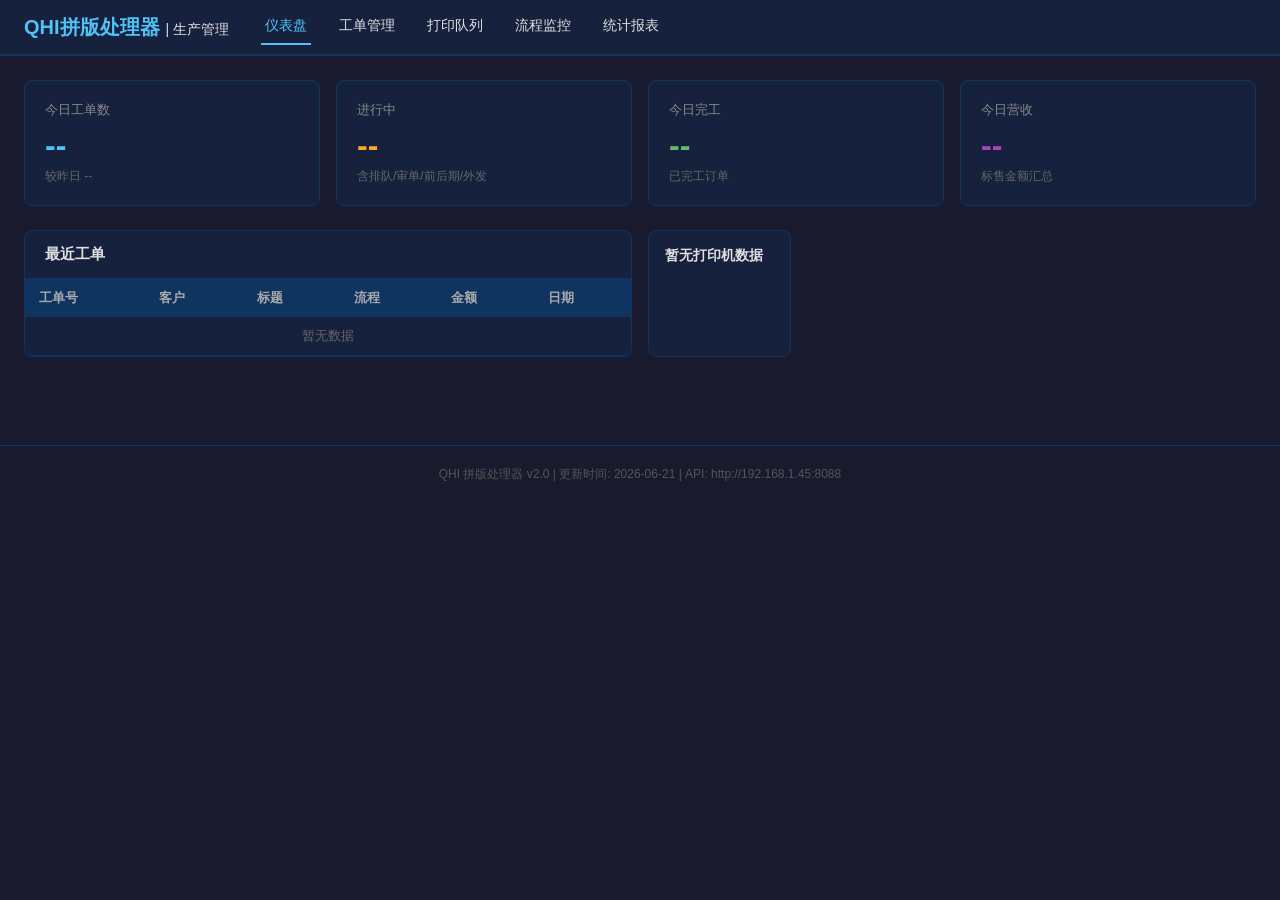
==== ui/production_dashboard.html @ 693e2bd8 "v2.0: 智能拼版整合 + 印特ERP全面接管 + 数字印刷机统一对接 + GitHub同步" ====
<!DOCTYPE html>
<html lang="zh-CN">
<head>
<meta charset="UTF-8">
<meta name="viewport" content="width=device-width, initial-scale=1.0">
<title>QHI 拼版处理器 - 生产管理</title>
<style>
* { margin: 0; padding: 0; box-sizing: border-box; }
body { font-family: "Microsoft YaHei", "PingFang SC", sans-serif; background: #1a1a2e; color: #e0e0e0; min-height: 100vh; }
a { color: #4fc3f7; text-decoration: none; }

/* 导航 */
nav { background: #16213e; border-bottom: 2px solid #0f3460; padding: 0 24px; display: flex; align-items: center; height: 56px; gap: 32px; }
nav .logo { font-size: 20px; font-weight: 700; color: #4fc3f7; white-space: nowrap; }
nav .logo span { color: #e0e0e0; font-weight: 400; font-size: 14px; margin-left: 6px; }
nav .menu { display: flex; gap: 24px; list-style: none; }
nav .menu li { cursor: pointer; padding: 8px 4px; border-bottom: 2px solid transparent; transition: all 0.2s; font-size: 14px; }
nav .menu li:hover, nav .menu li.active { border-bottom-color: #4fc3f7; color: #4fc3f7; }

/* 主容器 */
main { max-width: 1400px; margin: 0 auto; padding: 24px; }

/* 仪表盘卡片 */
.dashboard { display: grid; grid-template-columns: repeat(4, 1fr); gap: 16px; margin-bottom: 24px; }
.card { background: #16213e; border-radius: 8px; padding: 20px; border: 1px solid #0f3460; }
.card .label { font-size: 13px; color: #888; margin-bottom: 8px; }
.card .value { font-size: 32px; font-weight: 700; color: #4fc3f7; }
.card .sub { font-size: 12px; color: #666; margin-top: 4px; }
.card.green .value { color: #66bb6a; }
.card.orange .value { color: #ffa726; }
.card.purple .value { color: #ab47bc; }

/* 面板 */
.section-title { font-size: 18px; font-weight: 600; margin: 28px 0 16px; color: #ccc; border-left: 3px solid #4fc3f7; padding-left: 12px; }
.panel-row { display: grid; grid-template-columns: 1fr 1fr; gap: 16px; margin-bottom: 24px; }

/* 表格 */
.table-wrap { background: #16213e; border-radius: 8px; border: 1px solid #0f3460; overflow: hidden; }
.table-header { display: flex; justify-content: space-between; align-items: center; padding: 14px 20px; border-bottom: 1px solid #0f3460; }
.table-header h3 { font-size: 15px; font-weight: 600; }
.search-box { display: flex; gap: 8px; }
.search-box input, .search-box select { background: #1a1a2e; border: 1px solid #0f3460; color: #e0e0e0; padding: 6px 12px; border-radius: 4px; font-size: 13px; outline: none; }
.search-box input:focus { border-color: #4fc3f7; }
table { width: 100%; border-collapse: collapse; font-size: 13px; }
th { background: #0f3460; padding: 10px 14px; text-align: left; font-weight: 600; color: #aaa; }
td { padding: 10px 14px; border-bottom: 1px solid #0f3460; }
tr:hover td { background: rgba(79, 195, 247, 0.05); }
.badge { display: inline-block; padding: 2px 10px; border-radius: 12px; font-size: 11px; font-weight: 600; }
.badge-10 { background: #37474f; color: #b0bec5; } .badge-15 { background: #1565c0; color: #bbdefb; } .badge-20 { background: #00695c; color: #b2dfdb; }
.badge-21 { background: #4a148c; color: #e1bee7; } .badge-30 { background: #e65100; color: #ffe0b2; } .badge-35 { background: #bf360c; color: #ffccbc; }
.badge-45 { background: #1b5e20; color: #c8e6c9; } .badge-65 { background: #263238; color: #cfd8dc; } .badge-70 { background: #b71c1c; color: #ffcdd2; }

/* 流程卡片 */
.flow-cards { display: grid; grid-template-columns: repeat(3, 1fr); gap: 12px; }
.flow-card { background: #16213e; border-radius: 8px; border: 1px solid #0f3460; padding: 16px; cursor: pointer; transition: all 0.2s; }
.flow-card:hover { border-color: #4fc3f7; transform: translateY(-2px); }
.flow-card .fc-code { font-size: 11px; color: #888; }
.flow-card .fc-name { font-size: 15px; font-weight: 600; margin: 6px 0; }
.flow-card .fc-count { font-size: 28px; font-weight: 700; color: #4fc3f7; }

/* 打印机卡片 */
.printer-cards { display: grid; grid-template-columns: repeat(4, 1fr); gap: 12px; }
.printer-card { background: #16213e; border-radius: 8px; border: 1px solid #0f3460; padding: 16px; }
.printer-card .pc-name { font-size: 14px; font-weight: 600; margin-bottom: 8px; }
.printer-card .pc-status { display: flex; align-items: center; gap: 6px; font-size: 12px; margin-bottom: 6px; }
.pc-dot { width: 8px; height: 8px; border-radius: 50%; }
.pc-dot.online { background: #66bb6a; box-shadow: 0 0 6px #66bb6a; }
.pc-dot.offline { background: #ef5350; }
.printer-card .pc-stat { font-size: 12px; color: #888; margin-top: 4px; }
.printer-card .pc-stat span { color: #4fc3f7; font-weight: 600; }

/* 统计 */
.chart-row { display: grid; grid-template-columns: 2fr 1fr; gap: 16px; }
.chart-box { background: #16213e; border-radius: 8px; border: 1px solid #0f3460; padding: 20px; }
.chart-box h3 { font-size: 14px; margin-bottom: 16px; color: #aaa; }
canvas { width: 100%; }

/* 页脚 */
footer { text-align: center; padding: 20px; font-size: 12px; color: #555; border-top: 1px solid #0f3460; margin-top: 40px; }

/* 模态 */
.modal-overlay { display: none; position: fixed; inset: 0; background: rgba(0,0,0,0.7); z-index: 100; justify-content: center; align-items: center; }
.modal-overlay.show { display: flex; }
.modal-content { background: #16213e; border-radius: 12px; border: 1px solid #0f3460; width: 800px; max-height: 80vh; overflow-y: auto; padding: 24px; }
.modal-content h3 { margin-bottom: 16px; }
.modal-close { float: right; background: none; border: none; color: #aaa; font-size: 20px; cursor: pointer; }
</style>
</head>
<body>

<!-- 导航 -->
<nav>
  <div class="logo">QHI拼版处理器<span>| 生产管理</span></div>
  <ul class="menu">
    <li class="active" onclick="switchTab('dashboard')">仪表盘</li>
    <li onclick="switchTab('orders')">工单管理</li>
    <li onclick="switchTab('printers')">打印队列</li>
    <li onclick="switchTab('flow')">流程监控</li>
    <li onclick="switchTab('stats')">统计报表</li>
  </ul>
</nav>

<main id="main-content">

<!-- ======== 仪表盘 ======== -->
<section id="tab-dashboard">
  <div class="dashboard" id="dash-cards">
    <div class="card"><div class="label">今日工单数</div><div class="value" id="dash-today">--</div><div class="sub">较昨日 --</div></div>
    <div class="card orange"><div class="label">进行中</div><div class="value" id="dash-active">--</div><div class="sub">含排队/审单/前后期/外发</div></div>
    <div class="card green"><div class="label">今日完工</div><div class="value" id="dash-done">--</div><div class="sub">已完工订单</div></div>
    <div class="card purple"><div class="label">今日营收</div><div class="value" id="dash-revenue">--</div><div class="sub">标售金额汇总</div></div>
  </div>
  <div class="panel-row">
    <div class="table-wrap">
      <div class="table-header"><h3>最近工单</h3></div>
      <table><thead><tr><th>工单号</th><th>客户</th><th>标题</th><th>流程</th><th>金额</th><th>日期</th></tr></thead>
      <tbody id="recent-orders-body"><tr><td colspan="6" style="text-align:center;color:#666;">加载中...</td></tr></tbody></table>
    </div>
    <div class="printer-cards" id="printer-mini">
    </div>
  </div>
</section>

<!-- ======== 工单管理 ======== -->
<section id="tab-orders" style="display:none;">
  <div class="table-wrap">
    <div class="table-header">
      <h3>工单列表</h3>
      <div class="search-box">
        <input type="text" id="order-search" placeholder="搜索工单号/客户/标题..." oninput="filterOrders()">
        <select id="order-flow-filter" onchange="filterOrders()">
          <option value="">全部流程</option>
          <option value="10">排队</option><option value="15">审单中</option><option value="20">前期</option>
          <option value="21">机房</option><option value="30">后道</option><option value="35">外发</option>
          <option value="45">完工</option><option value="65">寄快递</option><option value="70">未付</option>
        </select>
        <span style="font-size:12px;color:#888;align-self:center;" id="order-count">共 -- 条</span>
      </div>
    </div>
    <table><thead><tr><th>工单号</th><th>客户</th><th>标题</th><th>流程状态</th><th>金额</th><th>日期</th></tr></thead>
    <tbody id="orders-body"><tr><td colspan="6" style="text-align:center;color:#666;">加载中...</td></tr></tbody></table>
  </div>
</section>

<!-- ======== 打印队列 ======== -->
<section id="tab-printers" style="display:none;">
  <div class="section-title">打印机状态 &amp; 队列</div>
  <div class="printer-cards" id="printer-full"></div>
  <div class="section-title">待打印队列</div>
  <div class="table-wrap">
    <table><thead><tr><th>任务ID</th><th>文件名</th><th>目标打印机</th><th>份数</th><th>状态</th><th>提交时间</th></tr></thead>
    <tbody id="print-queue-body"><tr><td colspan="6" style="text-align:center;color:#666;">暂无打印任务</td></tr></tbody></table>
  </div>
</section>

<!-- ======== 流程监控 ======== -->
<section id="tab-flow" style="display:none;">
  <div class="section-title">流程分类工单统计</div>
  <div class="flow-cards" id="flow-cards"></div>
  <div class="section-title" id="flow-detail-title" style="display:none;">分类详情</div>
  <div class="table-wrap" id="flow-detail-wrap" style="display:none;">
    <table><thead><tr><th>工单号</th><th>客户</th><th>标题</th><th>经手人</th><th>金额</th><th>日期</th></tr></thead>
    <tbody id="flow-detail-body"></tbody></table>
  </div>
</section>

<!-- ======== 统计报表 ======== -->
<section id="tab-stats" style="display:none;">
  <div class="chart-row">
    <div class="chart-box"><h3>各流程工单分布（今日）</h3><canvas id="chart-bar" height="280"></canvas></div>
    <div class="chart-box"><h3>流程占比</h3><canvas id="chart-pie" height="280"></canvas></div>
  </div>
  <div class="section-title">月度营收概况</div>
  <div class="table-wrap">
    <table><thead><tr><th>月份</th><th>新增工单</th><th>完工数</th><th>标售金额</th><th>实收金额</th></tr></thead>
    <tbody id="monthly-body"><tr><td colspan="5" style="text-align:center;color:#666;">加载中...</td></tr></tbody></table>
  </div>
</section>

</main>

<footer>QHI 拼版处理器 v2.0 | 更新时间: 2026-06-21 | API: http://192.168.1.45:8088</footer>

<!-- 模态 -->
<div class="modal-overlay" id="modal">
  <div class="modal-content">
    <button class="modal-close" onclick="closeModal()">&times;</button>
    <h3 id="modal-title"></h3>
    <div id="modal-body"></div>
  </div>
</div>

<script>
const API = 'http://192.168.1.45:8088';
const FLOW_MAP = {10:'排队',15:'审单中',20:'前期',21:'机房',30:'后道',35:'外发',45:'完工',65:'寄快递',70:'未付'};
const FLOW_COLORS = {10:'badge-10',15:'badge-15',20:'badge-20',21:'badge-21',30:'badge-30',35:'badge-35',45:'badge-45',65:'badge-65',70:'badge-70'};

let allOrders = [];
let printersData = [];

function badge(code) {
  return `<span class="badge ${FLOW_COLORS[code] || 'badge-10'}">${FLOW_MAP[code] || code}</span>`;
}

async function fetchAPI(path) {
  try {
    const r = await fetch(API + path, { signal: AbortSignal.timeout(8000) });
    if (!r.ok) throw new Error(r.status);
    return await r.json();
  } catch(e) { console.warn('API error:', path, e.message); return null; }
}

// 切换标签
function switchTab(name) {
  document.querySelectorAll('nav .menu li').forEach((li,i)=>{
    const tabs=['dashboard','orders','printers','flow','stats'];
    li.classList.toggle('active', tabs[i]===name);
  });
  ['dashboard','orders','printers','flow','stats'].forEach(t => {
    document.getElementById('tab-'+t).style.display = (t===name) ? 'block' : 'none';
  });
  if (name==='orders') loadOrders();
  if (name==='printers') loadPrinters();
  if (name==='flow') loadFlowCards();
  if (name==='stats') loadStats();
}

// 加载仪表盘
async function loadDashboard() {
  const summary = await fetchAPI('/api/flow/summary');
  if (summary) {
    document.getElementById('dash-today').textContent = summary.today_total || '--';
    document.getElementById('dash-active').textContent = summary.active_count || '--';
    document.getElementById('dash-done').textContent = summary.done_count || '--';
    document.getElementById('dash-revenue').textContent = '¥' + ((summary.today_revenue||0)/10000).toFixed(1) + '万';
  }
  // 最近工单
  const res = await fetchAPI('/api/flow/orders?limit=10');
  const tbody = document.getElementById('recent-orders-body');
  if (res && res.orders && res.orders.length) {
    tbody.innerHTML = res.orders.map(o => 
      `<tr><td>${o.Code||'--'}</td><td>${o.Acc4CustomerName||'--'}</td><td>${o.Title||'--'}</td><td>${badge(o.ProduceFlowSpecCode)}</td><td>¥${(o.StandardAmount||0).toFixed(2)}</td><td>${o.BusiDate||'--'}</td></tr>`
    ).join('');
  } else { tbody.innerHTML = '<tr><td colspan="6" style="text-align:center;color:#666;">暂无数据</td></tr>'; }
  // 打印机小卡
  loadPrinterMini();
}

// 工单管理
async function loadOrders() {
  const res = await fetchAPI('/api/flow/orders?limit=50');
  if (res && res.orders) { allOrders = res.orders; } else { allOrders = []; }
  renderOrders(allOrders);
}
function filterOrders() {
  const kw = (document.getElementById('order-search').value || '').toLowerCase();
  const fc = document.getElementById('order-flow-filter').value;
  let filtered = allOrders;
  if (kw) filtered = filtered.filter(o => (o.Code||'').toLowerCase().includes(kw) || (o.Acc4CustomerName||'').toLowerCase().includes(kw) || (o.Title||'').toLowerCase().includes(kw));
  if (fc) filtered = filtered.filter(o => String(o.ProduceFlowSpecCode) === fc);
  renderOrders(filtered);
}
function renderOrders(list) {
  document.getElementById('order-count').textContent = '共 ' + list.length + ' 条';
  const tbody = document.getElementById('orders-body');
  if (!list.length) { tbody.innerHTML = '<tr><td colspan="6" style="text-align:center;color:#666;">无匹配数据</td></tr>'; return; }
  tbody.innerHTML = list.map(o =>
    `<tr><td>${o.Code||'--'}</td><td>${o.Acc4CustomerName||'--'}</td><td>${o.Title||'--'}</td><td>${badge(o.ProduceFlowSpecCode)}</td><td>¥${(o.StandardAmount||0).toFixed(2)}</td><td>${o.BusiDate||'--'}</td></tr>`
  ).join('');
}

// 打印机
async function loadPrinters() {
  const res = await fetchAPI('/api/printer/status');
  printersData = (res && res.printers) ? res.printers : [];
  renderPrinterCards('printer-full', printersData);
  // 打印队列
  const qRes = await fetchAPI('/api/printer/queue');
  const tbody = document.getElementById('print-queue-body');
  if (qRes && qRes.queue && qRes.queue.length) {
    tbody.innerHTML = qRes.queue.map(j => `<tr><td>${j.id||'--'}</td><td>${j.filename||'--'}</td><td>${j.printer||'--'}</td><td>${j.copies||1}</td><td>${j.status||'--'}</td><td>${j.time||'--'}</td></tr>`).join('');
  } else { tbody.innerHTML = '<tr><td colspan="6" style="text-align:center;color:#666;">暂无打印任务</td></tr>'; }
}
async function loadPrinterMini() {
  const res = await fetchAPI('/api/printer/status');
  const data = (res && res.printers) ? res.printers : [];
  renderPrinterCards('printer-mini', data);
}
function renderPrinterCards(id, list) {
  const el = document.getElementById(id);
  if (!list || !list.length) { el.innerHTML = '<div class="printer-card"><div class="pc-name">暂无打印机数据</div></div>'; return; }
  el.innerHTML = list.map(p => {
    const online = p.online !== false;
    return `<div class="printer-card">
      <div class="pc-name">${p.name||p.id||'--'}</div>
      <div class="pc-status"><span class="pc-dot ${online?'online':'offline'}"></span>${online?'在线':'离线'}</div>
      <div class="pc-stat">队列: <span>${p.queue_length||0}</span></div>
      <div class="pc-stat">今日印量: <span>${p.today_pages||0} 页</span></div>
    </div>`;
  }).join('');
}

// 流程卡片
async function loadFlowCards() {
  const res = await fetchAPI('/api/flow/flow_distribution');
  const map = (res && res.distribution) ? res.distribution : {};
  const container = document.getElementById('flow-cards');
  const entries = [
    {code:'10',name:'排队',icon:'📋'},{code:'15',name:'审单中',icon:'🔍'},{code:'20',name:'前期',icon:'📝'},
    {code:'21',name:'机房',icon:'🖨'},{code:'30',name:'后道',icon:'✂'},{code:'35',name:'外发',icon:'📦'},
    {code:'45',name:'完工',icon:'✅'},{code:'65',name:'寄快递',icon:'🚚'},{code:'70',name:'未付',icon:'💰'}
  ];
  container.innerHTML = entries.map(e => 
    `<div class="flow-card" onclick="showFlowDetail('${e.code}','${e.name}')">
      <div class="fc-code">Code: ${e.code}</div>
      <div class="fc-name">${e.icon} ${e.name}</div>
      <div class="fc-count">${map[e.code] || 0}</div>
    </div>`
  ).join('');
}
async function showFlowDetail(code, name) {
  document.getElementById('flow-detail-title').style.display = 'block';
  document.getElementById('flow-detail-title').textContent = name + ' (' + code + ') 工单列表';
  document.getElementById('flow-detail-wrap').style.display = 'block';
  const res = await fetchAPI('/api/flow/orders?flow_code=' + code + '&limit=50');
  const orders = (res && res.orders) ? res.orders : [];
  const tbody = document.getElementById('flow-detail-body');
  if (!orders.length) { tbody.innerHTML = '<tr><td colspan="6" style="text-align:center;color:#666;">暂无工单</td></tr>'; return; }
  tbody.innerHTML = orders.map(o =>
    `<tr><td>${o.Code||'--'}</td><td>${o.Acc4CustomerName||'--'}</td><td>${o.Title||'--'}</td><td>${o.Acc4ChargeUserName||'--'}</td><td>¥${(o.StandardAmount||0).toFixed(2)}</td><td>${o.BusiDate||'--'}</td></tr>`
  ).join('');
}

// 统计
async function loadStats() {
  // 柱状图
  const res = await fetchAPI('/api/flow/flow_distribution');
  drawBarChart(res ? res.distribution : {});
  // 月度
  const mRes = await fetchAPI('/api/flow/monthly_revenue');
  const tbody = document.getElementById('monthly-body');
  if (mRes && mRes.monthly && mRes.monthly.length) {
    tbody.innerHTML = mRes.monthly.map(m => 
      `<tr><td>${m.month||'--'}</td><td>${m.new_orders||0}</td><td>${m.done_orders||0}</td><td>¥${(m.standard_amount||0).toFixed(2)}</td><td>¥${(m.receive_amount||0).toFixed(2)}</td></tr>`
    ).join('');
  } else { tbody.innerHTML = '<tr><td colspan="5" style="text-align:center;color:#666;">暂无数据</td></tr>'; }
}

function drawBarChart(dist) {
  const canvas = document.getElementById('chart-bar');
  const ctx = canvas.getContext('2d');
  const W = canvas.parentElement.clientWidth - 40;
  canvas.width = W; canvas.height = 280;
  const labels = ['排队','审单中','前期','机房','后道','外发','完工','寄快递','未付'];
  const codes = ['10','15','20','21','30','35','45','65','70'];
  const values = codes.map(c => dist[c] || 0);
  const maxV = Math.max(...values, 1);
  const barW = (W - 80) / values.length - 10;
  const colors = ['#37474f','#1565c0','#00695c','#4a148c','#e65100','#bf360c','#1b5e20','#263238','#b71c1c'];

  ctx.clearRect(0,0,W,280);
  ctx.fillStyle = '#888'; ctx.font = '11px Microsoft YaHei';
  values.forEach((v,i) => {
    const x = 60 + i * (barW + 10);
    const h = (v/maxV) * 200;
    const y = 240 - h;
    ctx.fillStyle = colors[i]; ctx.fillRect(x, y, barW, h);
    ctx.fillStyle = '#e0e0e0'; ctx.textAlign = 'center'; ctx.fillText(v, x + barW/2, y - 6);
    ctx.fillStyle = '#888'; ctx.fillText(labels[i], x + barW/2, 262);
  });
  // 饼图
  drawPieChart(values, labels, colors);
}
function drawPieChart(values, labels, colors) {
  const canvas = document.getElementById('chart-pie');
  const ctx = canvas.getContext('2d');
  const size = 240;
  canvas.width = size; canvas.height = size;
  const cx = size/2, cy = size/2, r = 90;
  const total = values.reduce((a,b)=>a+b,0) || 1;
  ctx.clearRect(0,0,size,size);
  let angle = -Math.PI/2;
  values.forEach((v,i) => {
    if (v===0) return;
    const slice = (v/total) * Math.PI * 2;
    ctx.beginPath(); ctx.moveTo(cx,cy);
    ctx.arc(cx,cy,r,angle,angle+slice); ctx.closePath();
    ctx.fillStyle = colors[i]; ctx.fill();
    ctx.strokeStyle = '#1a1a2e'; ctx.lineWidth = 1; ctx.stroke();
    // 标注
    const mid = angle + slice/2;
    const tx = cx + Math.cos(mid)*(r+24);
    const ty = cy + Math.sin(mid)*(r+24);
    ctx.fillStyle = '#e0e0e0'; ctx.font = '11px Microsoft YaHei';
    ctx.textAlign = 'center'; ctx.fillText(labels[i]+' '+Math.round(v/total*100)+'%', tx, ty);
    angle += slice;
  });
}

// 模态
function closeModal() { document.getElementById('modal').classList.remove('show'); }

// 初始化
loadDashboard();
</script>
</body>
</html>
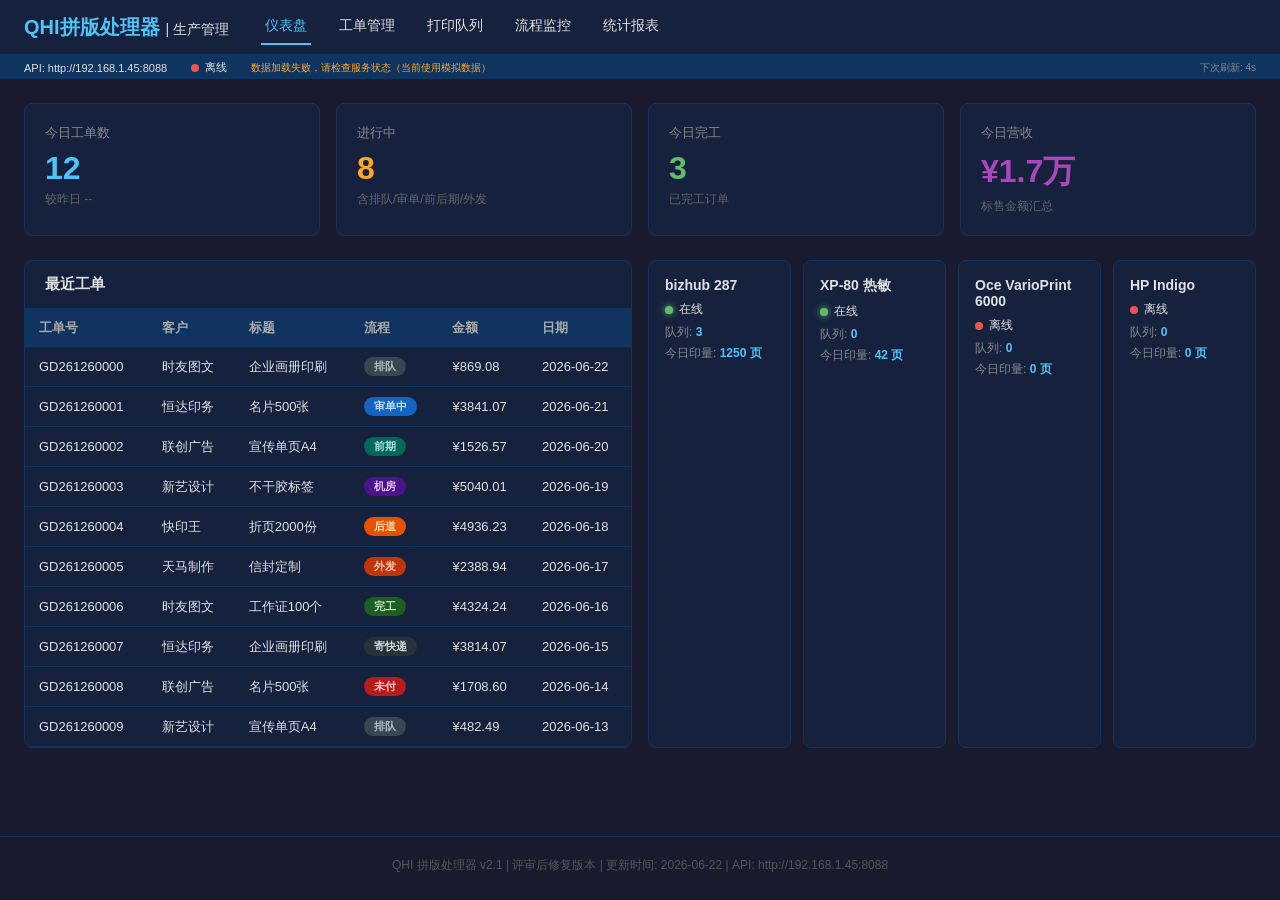
==== commit f7d38922: "v2.1: P0评审全面修复 - 统一配置+真实XML模板+陷印引擎+API端点+日志系统" ====
--- a/ui/production_dashboard.html
+++ b/ui/production_dashboard.html
@@ -9,7 +9,6 @@
 body { font-family: "Microsoft YaHei", "PingFang SC", sans-serif; background: #1a1a2e; color: #e0e0e0; min-height: 100vh; }
 a { color: #4fc3f7; text-decoration: none; }
 
-/* 导航 */
 nav { background: #16213e; border-bottom: 2px solid #0f3460; padding: 0 24px; display: flex; align-items: center; height: 56px; gap: 32px; }
 nav .logo { font-size: 20px; font-weight: 700; color: #4fc3f7; white-space: nowrap; }
 nav .logo span { color: #e0e0e0; font-weight: 400; font-size: 14px; margin-left: 6px; }
@@ -17,10 +16,15 @@
 nav .menu li { cursor: pointer; padding: 8px 4px; border-bottom: 2px solid transparent; transition: all 0.2s; font-size: 14px; }
 nav .menu li:hover, nav .menu li.active { border-bottom-color: #4fc3f7; color: #4fc3f7; }
 
-/* 主容器 */
+.status-bar { background: #0f3460; padding: 4px 24px; font-size: 11px; display: flex; gap: 24px; align-items: center; }
+.status-bar .api-indicator { display: flex; align-items: center; gap: 6px; }
+.status-bar .api-dot { width: 8px; height: 8px; border-radius: 50%; }
+.api-dot.online { background: #66bb6a; box-shadow: 0 0 6px #66bb6a; }
+.api-dot.offline { background: #ef5350; }
+.status-bar .api-offline-msg { color: #ffa726; font-size: 10px; display: none; }
+
 main { max-width: 1400px; margin: 0 auto; padding: 24px; }
 
-/* 仪表盘卡片 */
 .dashboard { display: grid; grid-template-columns: repeat(4, 1fr); gap: 16px; margin-bottom: 24px; }
 .card { background: #16213e; border-radius: 8px; padding: 20px; border: 1px solid #0f3460; }
 .card .label { font-size: 13px; color: #888; margin-bottom: 8px; }
@@ -30,11 +34,9 @@
 .card.orange .value { color: #ffa726; }
 .card.purple .value { color: #ab47bc; }
 
-/* 面板 */
 .section-title { font-size: 18px; font-weight: 600; margin: 28px 0 16px; color: #ccc; border-left: 3px solid #4fc3f7; padding-left: 12px; }
 .panel-row { display: grid; grid-template-columns: 1fr 1fr; gap: 16px; margin-bottom: 24px; }
 
-/* 表格 */
 .table-wrap { background: #16213e; border-radius: 8px; border: 1px solid #0f3460; overflow: hidden; }
 .table-header { display: flex; justify-content: space-between; align-items: center; padding: 14px 20px; border-bottom: 1px solid #0f3460; }
 .table-header h3 { font-size: 15px; font-weight: 600; }
@@ -50,7 +52,6 @@
 .badge-21 { background: #4a148c; color: #e1bee7; } .badge-30 { background: #e65100; color: #ffe0b2; } .badge-35 { background: #bf360c; color: #ffccbc; }
 .badge-45 { background: #1b5e20; color: #c8e6c9; } .badge-65 { background: #263238; color: #cfd8dc; } .badge-70 { background: #b71c1c; color: #ffcdd2; }
 
-/* 流程卡片 */
 .flow-cards { display: grid; grid-template-columns: repeat(3, 1fr); gap: 12px; }
 .flow-card { background: #16213e; border-radius: 8px; border: 1px solid #0f3460; padding: 16px; cursor: pointer; transition: all 0.2s; }
 .flow-card:hover { border-color: #4fc3f7; transform: translateY(-2px); }
@@ -58,7 +59,6 @@
 .flow-card .fc-name { font-size: 15px; font-weight: 600; margin: 6px 0; }
 .flow-card .fc-count { font-size: 28px; font-weight: 700; color: #4fc3f7; }
 
-/* 打印机卡片 */
 .printer-cards { display: grid; grid-template-columns: repeat(4, 1fr); gap: 12px; }
 .printer-card { background: #16213e; border-radius: 8px; border: 1px solid #0f3460; padding: 16px; }
 .printer-card .pc-name { font-size: 14px; font-weight: 600; margin-bottom: 8px; }
@@ -69,16 +69,16 @@
 .printer-card .pc-stat { font-size: 12px; color: #888; margin-top: 4px; }
 .printer-card .pc-stat span { color: #4fc3f7; font-weight: 600; }
 
-/* 统计 */
+.error-banner { display: none; background: #b71c1c; color: #ffcdd2; padding: 10px 24px; font-size: 13px; text-align: center; }
+.error-banner.show { display: block; }
+
 .chart-row { display: grid; grid-template-columns: 2fr 1fr; gap: 16px; }
 .chart-box { background: #16213e; border-radius: 8px; border: 1px solid #0f3460; padding: 20px; }
 .chart-box h3 { font-size: 14px; margin-bottom: 16px; color: #aaa; }
 canvas { width: 100%; }
 
-/* 页脚 */
 footer { text-align: center; padding: 20px; font-size: 12px; color: #555; border-top: 1px solid #0f3460; margin-top: 40px; }
 
-/* 模态 */
 .modal-overlay { display: none; position: fixed; inset: 0; background: rgba(0,0,0,0.7); z-index: 100; justify-content: center; align-items: center; }
 .modal-overlay.show { display: flex; }
 .modal-content { background: #16213e; border-radius: 12px; border: 1px solid #0f3460; width: 800px; max-height: 80vh; overflow-y: auto; padding: 24px; }
@@ -88,7 +88,6 @@
 </head>
 <body>
 
-<!-- 导航 -->
 <nav>
   <div class="logo">QHI拼版处理器<span>| 生产管理</span></div>
   <ul class="menu">
@@ -100,9 +99,20 @@
   </ul>
 </nav>
 
+<div class="status-bar">
+  <span>API: http://192.168.1.45:8088</span>
+  <div class="api-indicator">
+    <span class="api-dot" id="api-dot"></span>
+    <span id="api-status-text">检测中...</span>
+  </div>
+  <span class="api-offline-msg" id="api-offline-msg">数据加载失败，请检查服务状态（当前使用模拟数据）</span>
+  <span style="margin-left:auto;color:#888;font-size:10px;" id="refresh-timer">下次刷新: --s</span>
+</div>
+
+<div class="error-banner" id="error-banner">数据加载失败，请检查服务状态 — 当前使用模拟数据兜底</div>
+
 <main id="main-content">
 
-<!-- ======== 仪表盘 ======== -->
 <section id="tab-dashboard">
   <div class="dashboard" id="dash-cards">
     <div class="card"><div class="label">今日工单数</div><div class="value" id="dash-today">--</div><div class="sub">较昨日 --</div></div>
@@ -116,12 +126,10 @@
       <table><thead><tr><th>工单号</th><th>客户</th><th>标题</th><th>流程</th><th>金额</th><th>日期</th></tr></thead>
       <tbody id="recent-orders-body"><tr><td colspan="6" style="text-align:center;color:#666;">加载中...</td></tr></tbody></table>
     </div>
-    <div class="printer-cards" id="printer-mini">
-    </div>
+    <div class="printer-cards" id="printer-mini"></div>
   </div>
 </section>
 
-<!-- ======== 工单管理 ======== -->
 <section id="tab-orders" style="display:none;">
   <div class="table-wrap">
     <div class="table-header">
@@ -142,7 +150,6 @@
   </div>
 </section>
 
-<!-- ======== 打印队列 ======== -->
 <section id="tab-printers" style="display:none;">
   <div class="section-title">打印机状态 &amp; 队列</div>
   <div class="printer-cards" id="printer-full"></div>
@@ -153,7 +160,6 @@
   </div>
 </section>
 
-<!-- ======== 流程监控 ======== -->
 <section id="tab-flow" style="display:none;">
   <div class="section-title">流程分类工单统计</div>
   <div class="flow-cards" id="flow-cards"></div>
@@ -164,7 +170,6 @@
   </div>
 </section>
 
-<!-- ======== 统计报表 ======== -->
 <section id="tab-stats" style="display:none;">
   <div class="chart-row">
     <div class="chart-box"><h3>各流程工单分布（今日）</h3><canvas id="chart-bar" height="280"></canvas></div>
@@ -179,9 +184,8 @@
 
 </main>
 
-<footer>QHI 拼版处理器 v2.0 | 更新时间: 2026-06-21 | API: http://192.168.1.45:8088</footer>
-
-<!-- 模态 -->
+<footer>QHI 拼版处理器 v2.1 | 评审后修复版本 | 更新时间: 2026-06-22 | API: http://192.168.1.45:8088</footer>
+
 <div class="modal-overlay" id="modal">
   <div class="modal-content">
     <button class="modal-close" onclick="closeModal()">&times;</button>
@@ -191,217 +195,341 @@
 </div>
 
 <script>
-const API = 'http://192.168.1.45:8088';
+const API_BASE = 'http://192.168.1.45:8088';
+const REFRESH_INTERVAL_MS = 5000;
+const FETCH_TIMEOUT_MS = 5000;
+
 const FLOW_MAP = {10:'排队',15:'审单中',20:'前期',21:'机房',30:'后道',35:'外发',45:'完工',65:'寄快递',70:'未付'};
 const FLOW_COLORS = {10:'badge-10',15:'badge-15',20:'badge-20',21:'badge-21',30:'badge-30',35:'badge-35',45:'badge-45',65:'badge-65',70:'badge-70'};
 
 let allOrders = [];
 let printersData = [];
+let apiOnline = false;
+let refreshCountdown = REFRESH_INTERVAL_MS / 1000;
+let currentTab = 'dashboard';
+let refreshTimer = null;
 
 function badge(code) {
-  return `<span class="badge ${FLOW_COLORS[code] || 'badge-10'}">${FLOW_MAP[code] || code}</span>`;
+  return '<span class="badge ' + (FLOW_COLORS[code] || 'badge-10') + '">' + (FLOW_MAP[code] || code) + '</span>';
 }
 
 async function fetchAPI(path) {
   try {
-    const r = await fetch(API + path, { signal: AbortSignal.timeout(8000) });
-    if (!r.ok) throw new Error(r.status);
+    const controller = new AbortController();
+    const timeoutId = setTimeout(function() { controller.abort(); }, FETCH_TIMEOUT_MS);
+    const r = await fetch(API_BASE + path, { signal: controller.signal });
+    clearTimeout(timeoutId);
+    if (!r.ok) throw new Error('HTTP ' + r.status);
+    updateApiStatus(true);
     return await r.json();
-  } catch(e) { console.warn('API error:', path, e.message); return null; }
-}
-
-// 切换标签
+  } catch(e) {
+    console.warn('API error:', path, e.message);
+    updateApiStatus(false);
+    return null;
+  }
+}
+
+function updateApiStatus(online) {
+  var prev = apiOnline;
+  apiOnline = online;
+  var dot = document.getElementById('api-dot');
+  var statusText = document.getElementById('api-status-text');
+  var offlineMsg = document.getElementById('api-offline-msg');
+  if (online) {
+    dot.className = 'api-dot online';
+    statusText.textContent = '已连接';
+    offlineMsg.style.display = 'none';
+    if (!prev) { refreshAll(); }
+  } else {
+    dot.className = 'api-dot offline';
+    statusText.textContent = '离线';
+    offlineMsg.style.display = 'inline';
+    if (prev) {
+      var banner = document.getElementById('error-banner');
+      banner.classList.add('show');
+      setTimeout(function() { banner.classList.remove('show'); }, 3000);
+    }
+  }
+}
+
+function getMockDashboard() {
+  return { today_total: 12, active_count: 8, done_count: 3, today_revenue: 16800, yesterday_total: 10 };
+}
+
+function getMockOrders(count) {
+  var customers = ['时友图文','恒达印务','联创广告','新艺设计','快印王','天马制作'];
+  var titles = ['企业画册印刷','名片500张','宣传单页A4','不干胶标签','折页2000份','信封定制','工作证100个'];
+  var result = [];
+  for (var i = 0; i < Math.min(count, 10); i++) {
+    result.push({
+      Code: 'GD' + String(new Date().getFullYear()).slice(2) + String(new Date().getMonth()+1).padStart(2,'0') + String(60000 + i).padStart(5,'0'),
+      Acc4CustomerName: customers[i % customers.length],
+      Title: titles[i % titles.length],
+      ProduceFlowSpecCode: [10,15,20,21,30,35,45,65,70][i % 9],
+      StandardAmount: (Math.random() * 5000 + 50).toFixed(2),
+      BusiDate: '2026-06-' + String(22 - i).padStart(2,'0'),
+      Acc4ChargeUserName: '张三'
+    });
+  }
+  return { orders: result };
+}
+
+function getMockPrinters() {
+  return { printers: [
+    { name: 'bizhub 287', online: true, queue_length: 3, today_pages: 1250, id: 'bizhub_287' },
+    { name: 'XP-80 热敏', online: true, queue_length: 0, today_pages: 42, id: 'xp_80' },
+    { name: 'Oce VarioPrint 6000', online: false, queue_length: 0, today_pages: 0, id: 'oce_varioprint' },
+    { name: 'HP Indigo', online: false, queue_length: 0, today_pages: 0, id: 'hp_indigo' }
+  ]};
+}
+
+function getMockQueue() {
+  return { queue: [
+    { id: 'J001', filename: '画册_内页_v2.pdf', printer: 'bizhub 287', copies: 500, status: '打印中', time: '2026-06-22 14:55' },
+    { id: 'J002', filename: '名片_张总_第三版.pdf', printer: 'bizhub 287', copies: 100, status: '排队', time: '2026-06-22 14:58' },
+    { id: 'J003', filename: '标签_200x70mm.pdf', printer: 'bizhub 287', copies: 2000, status: '排队', time: '2026-06-22 15:02' }
+  ]};
+}
+
+function getMockFlowDistribution() {
+  return { distribution: {'10':5,'15':2,'20':4,'21':3,'30':6,'35':1,'45':8,'65':2,'70':3} };
+}
+
+function getMockMonthlyRevenue() {
+  return { monthly: [
+    { month:'2026-01', new_orders:85, done_orders:78, standard_amount:125000, receive_amount:118000 },
+    { month:'2026-02', new_orders:62, done_orders:55, standard_amount:98000, receive_amount:92000 },
+    { month:'2026-03', new_orders:103, done_orders:97, standard_amount:156000, receive_amount:148500 },
+    { month:'2026-04', new_orders:91, done_orders:88, standard_amount:138000, receive_amount:132000 },
+    { month:'2026-05', new_orders:110, done_orders:105, standard_amount:172000, receive_amount:165000 },
+    { month:'2026-06', new_orders:78, done_orders:45, standard_amount:104000, receive_amount:89000 }
+  ]};
+}
+
+function startAutoRefresh() {
+  updateRefreshTimer();
+  if (refreshTimer) clearInterval(refreshTimer);
+  refreshTimer = setInterval(function() {
+    refreshCountdown--;
+    updateRefreshTimer();
+    if (refreshCountdown <= 0) {
+      refreshCurrentTab();
+      refreshCountdown = REFRESH_INTERVAL_MS / 1000;
+    }
+  }, 1000);
+}
+
+function updateRefreshTimer() {
+  document.getElementById('refresh-timer').textContent = '下次刷新: ' + refreshCountdown + 's';
+}
+
+function refreshCurrentTab() {
+  switch (currentTab) {
+    case 'dashboard': loadDashboard(); break;
+    case 'orders': loadOrders(); break;
+    case 'printers': loadPrinters(); break;
+    case 'flow': loadFlowCards(); break;
+    case 'stats': loadStats(); break;
+  }
+}
+
+function refreshAll() {
+  loadDashboard();
+  if (currentTab === 'orders') loadOrders();
+  if (currentTab === 'printers') loadPrinters();
+  if (currentTab === 'flow') loadFlowCards();
+  if (currentTab === 'stats') loadStats();
+}
+
 function switchTab(name) {
-  document.querySelectorAll('nav .menu li').forEach((li,i)=>{
-    const tabs=['dashboard','orders','printers','flow','stats'];
-    li.classList.toggle('active', tabs[i]===name);
-  });
-  ['dashboard','orders','printers','flow','stats'].forEach(t => {
-    document.getElementById('tab-'+t).style.display = (t===name) ? 'block' : 'none';
-  });
-  if (name==='orders') loadOrders();
-  if (name==='printers') loadPrinters();
-  if (name==='flow') loadFlowCards();
-  if (name==='stats') loadStats();
-}
-
-// 加载仪表盘
+  currentTab = name;
+  var lis = document.querySelectorAll('nav .menu li');
+  var tabs = ['dashboard','orders','printers','flow','stats'];
+  for (var i = 0; i < lis.length; i++) {
+    lis[i].classList.toggle('active', tabs[i] === name);
+  }
+  for (var j = 0; j < tabs.length; j++) {
+    document.getElementById('tab-' + tabs[j]).style.display = (tabs[j] === name) ? 'block' : 'none';
+  }
+  refreshCurrentTab();
+}
+
+// --- 仪表盘 ---
 async function loadDashboard() {
-  const summary = await fetchAPI('/api/flow/summary');
-  if (summary) {
-    document.getElementById('dash-today').textContent = summary.today_total || '--';
-    document.getElementById('dash-active').textContent = summary.active_count || '--';
-    document.getElementById('dash-done').textContent = summary.done_count || '--';
-    document.getElementById('dash-revenue').textContent = '¥' + ((summary.today_revenue||0)/10000).toFixed(1) + '万';
-  }
-  // 最近工单
-  const res = await fetchAPI('/api/flow/orders?limit=10');
-  const tbody = document.getElementById('recent-orders-body');
-  if (res && res.orders && res.orders.length) {
-    tbody.innerHTML = res.orders.map(o => 
-      `<tr><td>${o.Code||'--'}</td><td>${o.Acc4CustomerName||'--'}</td><td>${o.Title||'--'}</td><td>${badge(o.ProduceFlowSpecCode)}</td><td>¥${(o.StandardAmount||0).toFixed(2)}</td><td>${o.BusiDate||'--'}</td></tr>`
-    ).join('');
+  var summary = await fetchAPI('/api/dashboard');
+  if (!summary) summary = getMockDashboard();
+  document.getElementById('dash-today').textContent = summary.today_total || '--';
+  document.getElementById('dash-active').textContent = summary.active_count || '--';
+  document.getElementById('dash-done').textContent = summary.done_count || '--';
+  var rev = summary.today_revenue || 0;
+  document.getElementById('dash-revenue').textContent = rev >= 10000 ? '¥' + (rev/10000).toFixed(1) + '万' : '¥' + rev.toFixed(0);
+
+  var res = await fetchAPI('/api/flow/orders?limit=10');
+  if (!res) res = getMockOrders(10);
+  var tbody = document.getElementById('recent-orders-body');
+  if (res.orders && res.orders.length) {
+    tbody.innerHTML = res.orders.map(function(o) {
+      return '<tr><td>' + (o.Code||'--') + '</td><td>' + (o.Acc4CustomerName||'--') + '</td><td>' + (o.Title||'--') + '</td><td>' + badge(o.ProduceFlowSpecCode) + '</td><td>¥' + Number(o.StandardAmount||0).toFixed(2) + '</td><td>' + (o.BusiDate||'--') + '</td></tr>';
+    }).join('');
   } else { tbody.innerHTML = '<tr><td colspan="6" style="text-align:center;color:#666;">暂无数据</td></tr>'; }
-  // 打印机小卡
   loadPrinterMini();
 }
 
-// 工单管理
+// --- 工单管理 ---
 async function loadOrders() {
-  const res = await fetchAPI('/api/flow/orders?limit=50');
-  if (res && res.orders) { allOrders = res.orders; } else { allOrders = []; }
+  var res = await fetchAPI('/api/flow/orders?limit=50');
+  if (!res) res = getMockOrders(50);
+  allOrders = res.orders || [];
   renderOrders(allOrders);
 }
+
 function filterOrders() {
-  const kw = (document.getElementById('order-search').value || '').toLowerCase();
-  const fc = document.getElementById('order-flow-filter').value;
-  let filtered = allOrders;
-  if (kw) filtered = filtered.filter(o => (o.Code||'').toLowerCase().includes(kw) || (o.Acc4CustomerName||'').toLowerCase().includes(kw) || (o.Title||'').toLowerCase().includes(kw));
-  if (fc) filtered = filtered.filter(o => String(o.ProduceFlowSpecCode) === fc);
+  var kw = (document.getElementById('order-search').value || '').toLowerCase();
+  var fc = document.getElementById('order-flow-filter').value;
+  var filtered = allOrders;
+  if (kw) filtered = filtered.filter(function(o) { return (o.Code||'').toLowerCase().indexOf(kw)>=0 || (o.Acc4CustomerName||'').toLowerCase().indexOf(kw)>=0 || (o.Title||'').toLowerCase().indexOf(kw)>=0; });
+  if (fc) filtered = filtered.filter(function(o) { return String(o.ProduceFlowSpecCode) === fc; });
   renderOrders(filtered);
 }
+
 function renderOrders(list) {
   document.getElementById('order-count').textContent = '共 ' + list.length + ' 条';
-  const tbody = document.getElementById('orders-body');
+  var tbody = document.getElementById('orders-body');
   if (!list.length) { tbody.innerHTML = '<tr><td colspan="6" style="text-align:center;color:#666;">无匹配数据</td></tr>'; return; }
-  tbody.innerHTML = list.map(o =>
-    `<tr><td>${o.Code||'--'}</td><td>${o.Acc4CustomerName||'--'}</td><td>${o.Title||'--'}</td><td>${badge(o.ProduceFlowSpecCode)}</td><td>¥${(o.StandardAmount||0).toFixed(2)}</td><td>${o.BusiDate||'--'}</td></tr>`
-  ).join('');
-}
-
-// 打印机
+  tbody.innerHTML = list.map(function(o) {
+    return '<tr><td>' + (o.Code||'--') + '</td><td>' + (o.Acc4CustomerName||'--') + '</td><td>' + (o.Title||'--') + '</td><td>' + badge(o.ProduceFlowSpecCode) + '</td><td>¥' + Number(o.StandardAmount||0).toFixed(2) + '</td><td>' + (o.BusiDate||'--') + '</td></tr>';
+  }).join('');
+}
+
+// --- 打印机 ---
 async function loadPrinters() {
-  const res = await fetchAPI('/api/printer/status');
-  printersData = (res && res.printers) ? res.printers : [];
+  var res = await fetchAPI('/api/fleet/status');
+  if (!res) res = getMockPrinters();
+  printersData = res.printers || [];
   renderPrinterCards('printer-full', printersData);
-  // 打印队列
-  const qRes = await fetchAPI('/api/printer/queue');
-  const tbody = document.getElementById('print-queue-body');
-  if (qRes && qRes.queue && qRes.queue.length) {
-    tbody.innerHTML = qRes.queue.map(j => `<tr><td>${j.id||'--'}</td><td>${j.filename||'--'}</td><td>${j.printer||'--'}</td><td>${j.copies||1}</td><td>${j.status||'--'}</td><td>${j.time||'--'}</td></tr>`).join('');
+
+  var qRes = await fetchAPI('/api/printer/queue');
+  if (!qRes) qRes = getMockQueue();
+  var tbody = document.getElementById('print-queue-body');
+  if (qRes.queue && qRes.queue.length) {
+    tbody.innerHTML = qRes.queue.map(function(j) {
+      return '<tr><td>' + (j.id||'--') + '</td><td>' + (j.filename||'--') + '</td><td>' + (j.printer||'--') + '</td><td>' + (j.copies||1) + '</td><td>' + (j.status||'--') + '</td><td>' + (j.time||'--') + '</td></tr>';
+    }).join('');
   } else { tbody.innerHTML = '<tr><td colspan="6" style="text-align:center;color:#666;">暂无打印任务</td></tr>'; }
 }
+
 async function loadPrinterMini() {
-  const res = await fetchAPI('/api/printer/status');
-  const data = (res && res.printers) ? res.printers : [];
-  renderPrinterCards('printer-mini', data);
-}
+  var res = await fetchAPI('/api/fleet/status');
+  if (!res) res = getMockPrinters();
+  renderPrinterCards('printer-mini', res.printers || []);
+}
+
 function renderPrinterCards(id, list) {
-  const el = document.getElementById(id);
+  var el = document.getElementById(id);
   if (!list || !list.length) { el.innerHTML = '<div class="printer-card"><div class="pc-name">暂无打印机数据</div></div>'; return; }
-  el.innerHTML = list.map(p => {
-    const online = p.online !== false;
-    return `<div class="printer-card">
-      <div class="pc-name">${p.name||p.id||'--'}</div>
-      <div class="pc-status"><span class="pc-dot ${online?'online':'offline'}"></span>${online?'在线':'离线'}</div>
-      <div class="pc-stat">队列: <span>${p.queue_length||0}</span></div>
-      <div class="pc-stat">今日印量: <span>${p.today_pages||0} 页</span></div>
-    </div>`;
+  el.innerHTML = list.map(function(p) {
+    var online = p.online !== false;
+    return '<div class="printer-card"><div class="pc-name">' + (p.name||p.id||'--') + '</div><div class="pc-status"><span class="pc-dot ' + (online?'online':'offline') + '"></span>' + (online?'在线':'离线') + '</div><div class="pc-stat">队列: <span>' + (p.queue_length||0) + '</span></div><div class="pc-stat">今日印量: <span>' + (p.today_pages||0) + ' 页</span></div></div>';
   }).join('');
 }
 
-// 流程卡片
+// --- 流程卡片 ---
 async function loadFlowCards() {
-  const res = await fetchAPI('/api/flow/flow_distribution');
-  const map = (res && res.distribution) ? res.distribution : {};
-  const container = document.getElementById('flow-cards');
-  const entries = [
-    {code:'10',name:'排队',icon:'📋'},{code:'15',name:'审单中',icon:'🔍'},{code:'20',name:'前期',icon:'📝'},
-    {code:'21',name:'机房',icon:'🖨'},{code:'30',name:'后道',icon:'✂'},{code:'35',name:'外发',icon:'📦'},
-    {code:'45',name:'完工',icon:'✅'},{code:'65',name:'寄快递',icon:'🚚'},{code:'70',name:'未付',icon:'💰'}
+  var res = await fetchAPI('/api/flow/flow_distribution');
+  if (!res) res = getMockFlowDistribution();
+  var map = res.distribution || {};
+  var entries = [
+    {code:'10',name:'排队'},{code:'15',name:'审单中'},{code:'20',name:'前期'},
+    {code:'21',name:'机房'},{code:'30',name:'后道'},{code:'35',name:'外发'},
+    {code:'45',name:'完工'},{code:'65',name:'寄快递'},{code:'70',name:'未付'}
   ];
-  container.innerHTML = entries.map(e => 
-    `<div class="flow-card" onclick="showFlowDetail('${e.code}','${e.name}')">
-      <div class="fc-code">Code: ${e.code}</div>
-      <div class="fc-name">${e.icon} ${e.name}</div>
-      <div class="fc-count">${map[e.code] || 0}</div>
-    </div>`
-  ).join('');
-}
+  document.getElementById('flow-cards').innerHTML = entries.map(function(e) {
+    return '<div class="flow-card" onclick="showFlowDetail(\'' + e.code + '\',\'' + e.name + '\')"><div class="fc-code">Code: ' + e.code + '</div><div class="fc-name">' + e.name + '</div><div class="fc-count">' + (map[e.code] || 0) + '</div></div>';
+  }).join('');
+}
+
 async function showFlowDetail(code, name) {
   document.getElementById('flow-detail-title').style.display = 'block';
   document.getElementById('flow-detail-title').textContent = name + ' (' + code + ') 工单列表';
   document.getElementById('flow-detail-wrap').style.display = 'block';
-  const res = await fetchAPI('/api/flow/orders?flow_code=' + code + '&limit=50');
-  const orders = (res && res.orders) ? res.orders : [];
-  const tbody = document.getElementById('flow-detail-body');
+  var res = await fetchAPI('/api/flow/orders?flow_code=' + code + '&limit=50');
+  var orders = (res && res.orders) ? res.orders : getMockOrders(10).orders;
+  var tbody = document.getElementById('flow-detail-body');
   if (!orders.length) { tbody.innerHTML = '<tr><td colspan="6" style="text-align:center;color:#666;">暂无工单</td></tr>'; return; }
-  tbody.innerHTML = orders.map(o =>
-    `<tr><td>${o.Code||'--'}</td><td>${o.Acc4CustomerName||'--'}</td><td>${o.Title||'--'}</td><td>${o.Acc4ChargeUserName||'--'}</td><td>¥${(o.StandardAmount||0).toFixed(2)}</td><td>${o.BusiDate||'--'}</td></tr>`
-  ).join('');
-}
-
-// 统计
+  tbody.innerHTML = orders.map(function(o) {
+    return '<tr><td>' + (o.Code||'--') + '</td><td>' + (o.Acc4CustomerName||'--') + '</td><td>' + (o.Title||'--') + '</td><td>' + (o.Acc4ChargeUserName||'--') + '</td><td>¥' + Number(o.StandardAmount||0).toFixed(2) + '</td><td>' + (o.BusiDate||'--') + '</td></tr>';
+  }).join('');
+}
+
+// --- 统计 ---
 async function loadStats() {
-  // 柱状图
-  const res = await fetchAPI('/api/flow/flow_distribution');
-  drawBarChart(res ? res.distribution : {});
-  // 月度
-  const mRes = await fetchAPI('/api/flow/monthly_revenue');
-  const tbody = document.getElementById('monthly-body');
-  if (mRes && mRes.monthly && mRes.monthly.length) {
-    tbody.innerHTML = mRes.monthly.map(m => 
-      `<tr><td>${m.month||'--'}</td><td>${m.new_orders||0}</td><td>${m.done_orders||0}</td><td>¥${(m.standard_amount||0).toFixed(2)}</td><td>¥${(m.receive_amount||0).toFixed(2)}</td></tr>`
-    ).join('');
+  var res = await fetchAPI('/api/stats/summary');
+  if (!res) res = getMockFlowDistribution();
+  drawBarChart(res.distribution || {});
+
+  var mRes = await fetchAPI('/api/flow/monthly_revenue');
+  if (!mRes) mRes = getMockMonthlyRevenue();
+  var tbody = document.getElementById('monthly-body');
+  if (mRes.monthly && mRes.monthly.length) {
+    tbody.innerHTML = mRes.monthly.map(function(m) {
+      return '<tr><td>' + (m.month||'--') + '</td><td>' + (m.new_orders||0) + '</td><td>' + (m.done_orders||0) + '</td><td>¥' + Number(m.standard_amount||0).toFixed(2) + '</td><td>¥' + Number(m.receive_amount||0).toFixed(2) + '</td></tr>';
+    }).join('');
   } else { tbody.innerHTML = '<tr><td colspan="5" style="text-align:center;color:#666;">暂无数据</td></tr>'; }
 }
 
 function drawBarChart(dist) {
-  const canvas = document.getElementById('chart-bar');
-  const ctx = canvas.getContext('2d');
-  const W = canvas.parentElement.clientWidth - 40;
+  var canvas = document.getElementById('chart-bar');
+  var ctx = canvas.getContext('2d');
+  var W = canvas.parentElement.clientWidth - 40;
   canvas.width = W; canvas.height = 280;
-  const labels = ['排队','审单中','前期','机房','后道','外发','完工','寄快递','未付'];
-  const codes = ['10','15','20','21','30','35','45','65','70'];
-  const values = codes.map(c => dist[c] || 0);
-  const maxV = Math.max(...values, 1);
-  const barW = (W - 80) / values.length - 10;
-  const colors = ['#37474f','#1565c0','#00695c','#4a148c','#e65100','#bf360c','#1b5e20','#263238','#b71c1c'];
-
+  var labels = ['排队','审单中','前期','机房','后道','外发','完工','寄快递','未付'];
+  var codes = ['10','15','20','21','30','35','45','65','70'];
+  var values = codes.map(function(c) { return dist[c] || 0; });
+  var maxV = Math.max.apply(null, values.concat([1]));
+  var barW = (W - 80) / values.length - 10;
+  var colors = ['#37474f','#1565c0','#00695c','#4a148c','#e65100','#bf360c','#1b5e20','#263238','#b71c1c'];
   ctx.clearRect(0,0,W,280);
   ctx.fillStyle = '#888'; ctx.font = '11px Microsoft YaHei';
-  values.forEach((v,i) => {
-    const x = 60 + i * (barW + 10);
-    const h = (v/maxV) * 200;
-    const y = 240 - h;
+  values.forEach(function(v,i) {
+    var x = 60 + i * (barW + 10);
+    var h = (v/maxV) * 200;
+    var y = 240 - h;
     ctx.fillStyle = colors[i]; ctx.fillRect(x, y, barW, h);
     ctx.fillStyle = '#e0e0e0'; ctx.textAlign = 'center'; ctx.fillText(v, x + barW/2, y - 6);
     ctx.fillStyle = '#888'; ctx.fillText(labels[i], x + barW/2, 262);
   });
-  // 饼图
   drawPieChart(values, labels, colors);
 }
+
 function drawPieChart(values, labels, colors) {
-  const canvas = document.getElementById('chart-pie');
-  const ctx = canvas.getContext('2d');
-  const size = 240;
+  var canvas = document.getElementById('chart-pie');
+  var ctx = canvas.getContext('2d');
+  var size = 240;
   canvas.width = size; canvas.height = size;
-  const cx = size/2, cy = size/2, r = 90;
-  const total = values.reduce((a,b)=>a+b,0) || 1;
+  var cx = size/2, cy = size/2, r = 90;
+  var total = values.reduce(function(a,b){return a+b;},0) || 1;
   ctx.clearRect(0,0,size,size);
-  let angle = -Math.PI/2;
-  values.forEach((v,i) => {
+  var angle = -Math.PI/2;
+  values.forEach(function(v,i) {
     if (v===0) return;
-    const slice = (v/total) * Math.PI * 2;
+    var slice = (v/total) * Math.PI * 2;
     ctx.beginPath(); ctx.moveTo(cx,cy);
     ctx.arc(cx,cy,r,angle,angle+slice); ctx.closePath();
     ctx.fillStyle = colors[i]; ctx.fill();
     ctx.strokeStyle = '#1a1a2e'; ctx.lineWidth = 1; ctx.stroke();
-    // 标注
-    const mid = angle + slice/2;
-    const tx = cx + Math.cos(mid)*(r+24);
-    const ty = cy + Math.sin(mid)*(r+24);
+    var mid = angle + slice/2;
+    var tx = cx + Math.cos(mid)*(r+24);
+    var ty = cy + Math.sin(mid)*(r+24);
     ctx.fillStyle = '#e0e0e0'; ctx.font = '11px Microsoft YaHei';
     ctx.textAlign = 'center'; ctx.fillText(labels[i]+' '+Math.round(v/total*100)+'%', tx, ty);
     angle += slice;
   });
 }
 
-// 模态
 function closeModal() { document.getElementById('modal').classList.remove('show'); }
 
-// 初始化
 loadDashboard();
+startAutoRefresh();
 </script>
 </body>
 </html>
